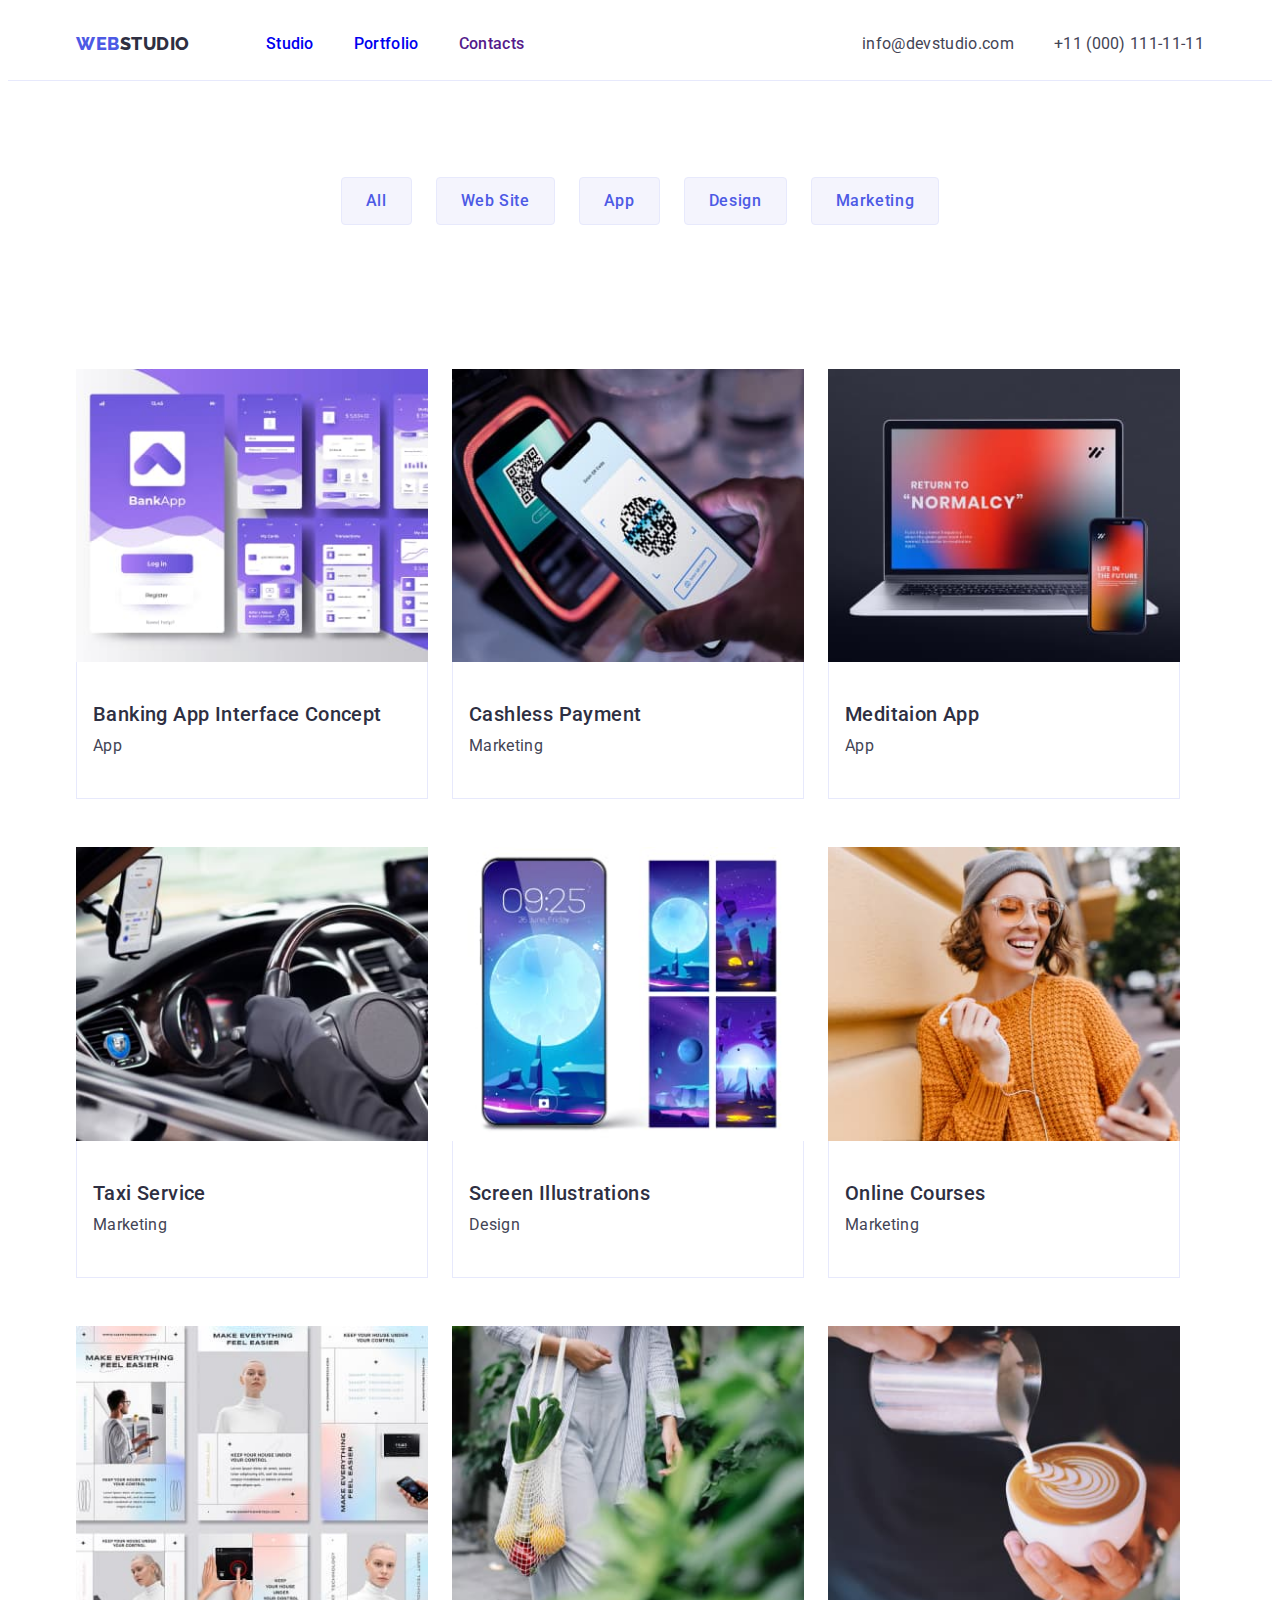
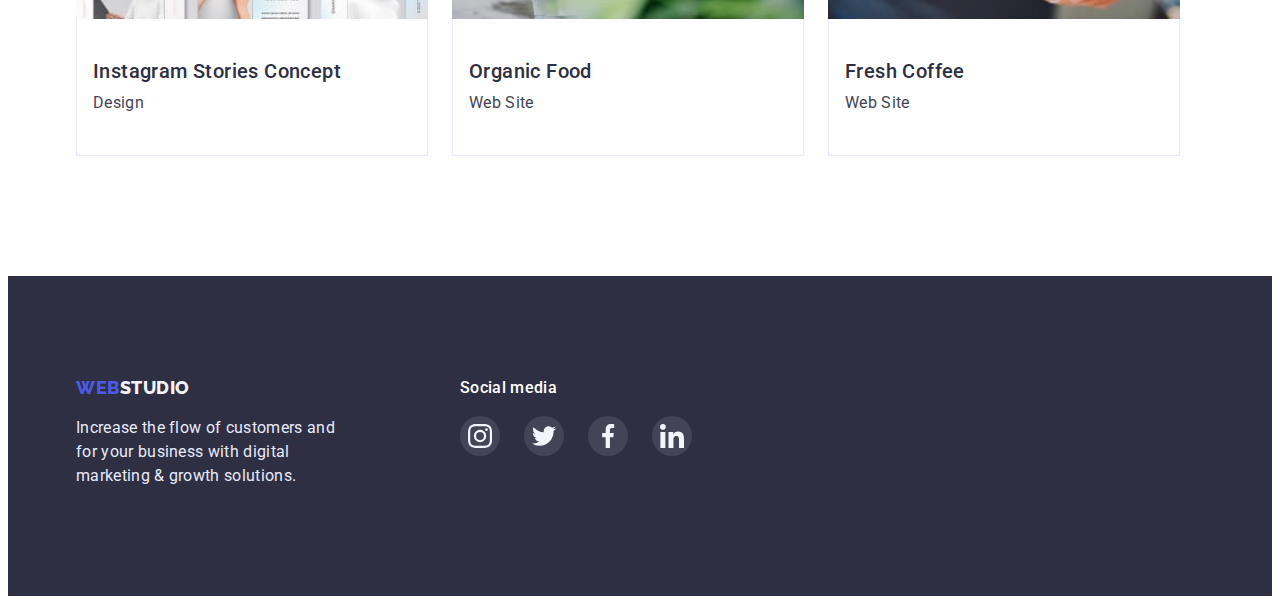
==== portfolio.html @ 15fb4ce6 "Initial commit" ====
<!DOCTYPE html>
<html lang="en">
  <head>
    <meta charset="UTF-8" />
    <meta http-equiv="X-UA-Compatible" content="IE=edge" />
    <meta name="viewport" content="width=device-width, initial-scale=1.0" />
    <title>Document</title>
    <link rel="preconnect" href="https://fonts.googleapis.com" />
    <link rel="preconnect" href="https://fonts.gstatic.com" crossorigin />
    <link rel="preconnect" href="https://fonts.googleapis.com" />
    <link rel="preconnect" href="https://fonts.gstatic.com" crossorigin />
    <link
      href="https://fonts.googleapis.com/css2?family=Raleway:wght@800&family=Roboto:wght@400;500;700;900&display=swap"
      rel="stylesheet"
    />
    <link
      rel="stylesheet"
      href="https://cdnjs.cloudflare.com/ajax/libs/modern-normalize/1.1.0/modern-normalize.min.css"
      integrity="sha512-wpPYUAdjBVSE4KJnH1VR1HeZfpl1ub8YT/NKx4PuQ5NmX2tKuGu6U/JRp5y+Y8XG2tV+wKQpNHVUX03MfMFn9Q=="
      crossorigin="anonymous"
      referrerpolicy="no-referrer"
    />
    <link rel="stylesheet" href="./css/styles.css" />
  </head>
  <body>
    <!--------HEADER------ -->
    <header class="page-header">
      <div class="container page-header-container">
        <nav class="nav-container">
          <a class="logo" href="./index.html"
            ><span class="logo-web">Web</span>Studio
          </a>
          <ul class="list-nav">
            <li class="menu-nav">
              <a class="link-active" href="./index.html">Studio</a>
            </li>
            <li class="menu-nav">
              <a class="link-active" href="./portfolio.html">Portfolio</a>
            </li>
            <li class="menu-nav">
              <a class="link-active" href="">Contacts</a>
            </li>
          </ul>
        </nav>
        <address>
          <ul class="list-address">
            <li>
              <a
                class="link-contact link-active"
                href="mailto:info@devstudio.com"
                >info@devstudio.com</a
              >
            </li>
            <li>
              <a class="link-contact link-active" href="tel:+110001111111"
                >+11 (000) 111-11-11</a
              >
            </li>
          </ul>
        </address>
      </div>
    </header>
    <main>
      <!--------NAVIGATION-BTN------ -->
      <section class="navigation-section-btn">
        <div class="container">
          <h1 class="visually-hidden">Menu</h1>
          <ul class="list-btn-container">
            <li>
              <button class="btn-menu btn" type="button">All</button>
            </li>
            <li>
              <button class="btn-menu btn" type="button">Web Site</button>
            </li>
            <li>
              <button class="btn-menu btn" type="button">App</button>
            </li>
            <li>
              <button class="btn-menu btn" type="button">Design</button>
            </li>
            <li>
              <button class="btn-menu btn" type="button">Marketing</button>
            </li>
          </ul>
        </div>
      </section>
      <!--------GALLERY------ -->
      <section class="gallery-section">
        <div class="container">
          <h2 class="visually-hidden page-title">Our work</h2>
          <ul class="gallery-container">
            <li class="gallery-list">
              <a class="link gallery-card-link" href="#">
                <img
                  src="./images/projectcard1.jpg"
                  alt="Banking App Interface Concept"
                  width="360"
                />
                <div class="card-content">
                  <h2 class="advantage-subtitle gallery-subtitle">
                    Banking App Interface Concept
                  </h2>
                  <p class="advantage-text gallery-text">App</p>
                </div>
              </a>
            </li>
            <li class="gallery-list">
              <a class="link gallery-card-link" href="#">
                <img
                  src="./images/projectcard2.jpg"
                  alt="Cashless Payment"
                  width="360"
                />
                <div class="card-content">
                  <h2 class="advantage-subtitle gallery-subtitle">
                    Cashless Payment
                  </h2>
                  <p class="advantage-text gallery-text">Marketing</p>
                </div>
              </a>
            </li>
            <li class="gallery-list">
              <a class="link gallery-card-link" href="#">
                <img
                  src="./images/projectcard3.jpg"
                  alt="Meditaion App"
                  width="360"
                />
                <div class="card-content">
                  <h2 class="advantage-subtitle gallery-subtitle">
                    Meditaion App
                  </h2>
                  <p class="advantage-text gallery-text">App</p>
                </div>
              </a>
            </li>
            <li class="gallery-list">
              <a class="link gallery-card-link" href="#">
                <img src="./images/projectcard4.jpg" alt="Car" width="360" />
                <div class="card-content">
                  <h2 class="advantage-subtitle gallery-subtitle">
                    Taxi Service
                  </h2>
                  <p class="advantage-text gallery-text">Marketing</p>
                </div>
              </a>
            </li>
            <li class="gallery-list">
              <a class="link gallery-card-link" href="#">
                <img
                  src="./images/projectcard5.jpg"
                  alt="Screen Illustrations"
                  width="360"
                />
                <div class="card-content">
                  <h2 class="advantage-subtitle gallery-subtitle">
                    Screen Illustrations
                  </h2>
                  <p class="advantage-text gallery-text">Design</p>
                </div>
              </a>
            </li>
            <li class="gallery-list">
              <a class="link gallery-card-link" href="#">
                <img
                  src="./images/projectcard6.jpg"
                  alt="Girl in glasses"
                  width="360"
                />
                <div class="card-content">
                  <h2 class="advantage-subtitle gallery-subtitle">
                    Online Courses
                  </h2>
                  <p class="advantage-text gallery-text">Marketing</p>
                </div>
              </a>
            </li>
            <li class="gallery-list">
              <a class="link gallery-card-link" href="#">
                <img
                  src="./images/projectcard7.jpg"
                  alt="Instagram Stories"
                  width="360"
                />
                <div class="card-content">
                  <h2 class="advantage-subtitle gallery-subtitle">
                    Instagram Stories Concept
                  </h2>
                  <p class="advantage-text gallery-text">Design</p>
                </div>
              </a>
            </li>
            <li class="gallery-list">
              <a class="link gallery-card-link" href="#">
                <img
                  src="./images/projectcard8.jpg"
                  alt="Organic Food"
                  width="360"
                />
                <div class="card-content">
                  <h2 class="advantage-subtitle gallery-subtitle">
                    Organic Food
                  </h2>
                  <p class="advantage-text gallery-text">Web Site</p>
                </div>
              </a>
            </li>
            <li class="gallery-list">
              <a class="link gallery-card-link" href="#">
                <img
                  src="./images/projectcard9.jpg"
                  alt="Cup of Coffee"
                  width="360"
                />
                <div class="card-content">
                  <h2 class="advantage-subtitle gallery-subtitle">
                    Fresh Coffee
                  </h2>
                  <p class="advantage-text gallery-text">Web Site</p>
                </div>
              </a>
            </li>
          </ul>
        </div>
      </section>
    </main>
    <!--------- FOOTER---- -->
    <footer class="footer-container">
      <div class="container footer-soc-container">
        <div>
          <a class="logo" href="./index.html"
            ><span class="logo-web">Web</span
            ><span class="logo-web-light">Studio</span>
          </a>
          <p class="advantage-text footer-content">
            Increase the flow of customers and for your business with digital
            marketing & growth solutions.
          </p>
        </div>

        <div class="footer-soc-section">
          <h2 class="footer-suptitle">Social media</h2>
          <ul class="list command-soc-list">
            <li class="list command-soc-item soc-icon-bg">
              <a class="link command-soc-link" href="">
                <svg class="command-soc-icon" width="24" height="24">
                  <use href="./images/icons.svg#icon-instagram"></use>
                </svg>
              </a>
            </li>
            <li class="list command-soc-item soc-icon-bg">
              <a class="link command-soc-link" href="">
                <svg class="command-soc-icon" width="24" height="24">
                  <use href="./images/icons.svg#icon-twitter"></use>
                </svg>
              </a>
            </li>
            <li class="list command-soc-item soc-icon-bg">
              <a class="link command-soc-link" href="">
                <svg class="command-soc-icon" width="24" height="24">
                  <use href="./images/icons.svg#icon-facebook"></use>
                </svg>
              </a>
            </li>
            <li class="list command-soc-item soc-icon-bg">
              <a class="link command-soc-link" href="">
                <svg class="command-soc-icon" width="24" height="24">
                  <use href="./images/icons.svg#icon-linkedin"></use>
                </svg>
              </a>
            </li>
          </ul>
        </div>
      </div>
    </footer>
  </body>
</html>
---- css/styles.css ----
:root {
  --accent-color: #2e2f42;
  --primary-font: 'Roboto', sans-serif;
  --primary-font-size: 16px;
}

html {
  box-sizing: border-box;
}

*,
*::before,
*::after {
  box-sizing: inherit;
}

body {
  color: var(--accent-color);
  background-color: #ffffff;
  font-family: var(--primary-font);
  line-height: 1.5;
  font-size: var(primary-font-size);
}

ul {
  list-style: none;
  margin: 0;
  padding: 0;
  font-style: normal;
}

a {
  text-decoration: none;
}

h1,
h2,
h3,
h4,
p {
  margin: 0;
}

img {
  display: block;
  max-width: 100%;
  height: auto;
}

.container {
  width: 100%;
  max-width: 1158px;
  margin: 0 auto;
  padding-left: 15px;
  padding-right: 15px;
}

.visually-hidden {
  position: absolute;
  white-space: nowrap;
  width: 1px;
  height: 1px;
  overflow: hidden;
  border: 0;
  padding: 0;
  clip: rect(0 0 0 0);
  clip-path: inset(50%);
  margin: -1px;
}

/* ====================COMPONENTS============= */

.btn {
  border: none;
  font-family: inherit;
  font-weight: 500;
  font-size: var(--primary-font-size);
  line-height: 1.5;
  text-decoration: none;

  display: flex;
  align-items: center;
  letter-spacing: 0.04em;
  cursor: pointer;
  border-radius: 4px;
}

/* ====================/COMPONENTS============= */
/*============================HEADER===========*/

.logo {
  font-family: 'Raleway', sans-serif;
  font-weight: 800;
  font-size: 18px;
  line-height: 1.33;
  display: flex;
  letter-spacing: 0.03em;
  text-transform: uppercase;
  color: var(--accent-color);
}

.logo-web {
  color: #4d5ae5;
}

.link-contact {
  letter-spacing: 0.02em;
  color: #434455;
}

.link-active:hover,
.link-active:focus {
  color: #404bbf;
}

.page-header {
  padding-top: 24px;
  padding-bottom: 24px;
  border-bottom: 1px solid #e7e9fc;
}

.page-header-container {
  display: flex;
  align-items: center;
  justify-content: space-between;
}

.nav-container {
  display: flex;
}

.list-nav {
  font-weight: 500;
  font-size: var(--primary-font-size);
  letter-spacing: 0.02em;

  display: flex;
  margin-left: 76px;
  gap: 40px;
}

.list-address {
  display: flex;
  gap: 40px;
}

/*============================/HEADER===========*/
/*============================MAIN SECTION===========*/

.main-section {
  background-color: rgba(46, 47, 66, 0.7);
  text-align: center;
  padding-top: 188px;
  padding-bottom: 188px;
  max-width: 1440px;
  margin: 0 auto;
  background-image: linear-gradient(
      rgba(46, 47, 66, 0.7),
      rgba(46, 47, 66, 0.7)
    ),
    url('../images/peopleoffice.jpg');
  background-size: cover;
  background-position: center;
  background-repeat: no-repeat;
}

.main-title {
  font-size: 56px;
  line-height: 1.07;
  letter-spacing: 0.02em;
  color: #ffffff;
  margin: auto;

  margin-bottom: 48px;
  max-width: 500px;
}

.btn-order {
  color: #ffffff;
  background: #4d5ae5;

  padding: 16px 32px;
  margin: auto;
}

.btn-order:hover,
.btn-order:focus {
  background: #404bbf;
  box-shadow: 0px 4px 4px rgba(0, 0, 0, 0.15);
  border-radius: 4px;
}

/*============================/MAIN SECTION===========*/

/*============================BTN-PORTFOLIO===========*/
.btn-menu {
  text-align: center;
  color: #4d5ae5;
  background: #f4f4fd;
  border: 1px solid #e7e9fc;

  display: inline-block;
  border-radius: 4px;
  padding: 11px 24px;
  min-width: 64px;
}

.btn-menu:hover,
.btn-menu:focus {
  background: #404bbf;
  box-shadow: 0px 3px 1px rgba(0, 0, 0, 0.1), 0px 2px 1px rgba(0, 0, 0, 0.08),
    0px 2px 2px rgba(0, 0, 0, 0.12);
  color: #ffffff;
}

.list-btn-container {
  display: flex;
  flex-direction: row;
  justify-content: center;
  align-items: center;
  column-gap: 24px;
}

.navigation-section-btn {
  padding-top: 96px;
  padding-bottom: 72px;
}
/*============================BTN-PORTFOLIO===========*/

/*============================ADVANTAGE===========*/

.advantage-subtitle {
  font-weight: 500;
  font-size: 20px;
  line-height: 1.2;
  letter-spacing: 0.02em;
  color: #2e2f42;

  margin-bottom: 8px;
  margin-top: 8px;
}

.advantage-text {
  letter-spacing: 0.02em;
  color: #434455;
  margin-bottom: 8px;
}

.advantage-section {
  padding-top: 120px;
  padding-bottom: 120px;
}

.advantage-container {
  display: flex;
  align-items: center;
  gap: 24px;
}

.advantage-container > .advantage-list {
  width: calc((100% - 72px) / 4);
}

.advantage-icon {
  display: flex;
  align-items: center;
}

.section-icon-advantage {
  width: 264px;
  padding-top: 24px;
  padding-bottom: 24px;
  background: #f4f4fd;
  border-radius: 4px;
  align-items: center;
  display: flex;
  justify-content: center;
}
/*============================/ADVANTAGE===========*/
/*============================ABOUT US===========*/

.main-suptitle {
  font-weight: 700;
  font-size: 36px;
  line-height: 1.11;
  letter-spacing: 0.02em;
  text-transform: capitalize;
  text-align: center;

  margin-bottom: 72px;
}

.suptitle-container {
  display: flex;
  align-items: center;
  gap: 24px;
}

.section-about {
  padding-bottom: 120px;
}
/*============================/ABOUT US===========*/
/*==========================GALLERY=================*/
.gallery-section {
  padding-top: 72px;
  padding-bottom: 120px;
}

.gallery-container {
  display: flex;
  flex-wrap: wrap;
  column-gap: 24px;
  row-gap: 48px;
}

.gallery-list {
  width: calc((100% - 72px) / 3);
}

.card-content {
  padding: 32px 16px 32px 16px;
  border-left: 1px solid #e7e9fc;
  border-right: 1px solid #e7e9fc;
  border-bottom: 1px solid #e7e9fc;
}
.gallery-card-link {
  display: block;
}

.gallery-card-link:is(:hover, :focus) {
  box-shadow: 0px 1px 6px rgba(46, 47, 66, 0.08),
    0px 1px 1px rgba(46, 47, 66, 0.16), 0px 2px 1px rgba(46, 47, 66, 0.08);
}

/*==========================/GALLERY=================*/
/*============================OUR COMMAND===========*/
.command-section {
  background-color: #f4f4fd;
  padding-top: 120px;
  padding-bottom: 120px;
}

.our-command {
  display: flex;
  align-items: center;
  gap: 24px;
}

.command-description {
  box-shadow: 0px 1px 6px rgba(46, 47, 66, 0.08),
    0px 1px 1px rgba(46, 47, 66, 0.16), 0px 2px 1px rgba(46, 47, 66, 0.08);
  border-radius: 0px 0px 4px 4px;
}

.command-text {
  padding: 32px 16px;
  text-align: center;
}

.command-soc-link:is(:hover, :focus) {
  background-color: #404bbf;
}

.command-soc-list {
  display: flex;
  justify-content: center;
  gap: 24px;
}

.command-soc-item {
  width: 40px;
  height: 40px;
}

.command-soc-link {
  width: 100%;
  height: 100%;
  border-radius: 50%;
  display: flex;
  justify-content: center;
  background-color: #4d5ae5;
  align-items: center;
}

.command-soc-icon {
  fill: #f9f6f6;
}

/*============================/OUR COMMAND===========*/
/*============================CUSTOMERS===========*/

.section-customers {
  padding-top: 130px;
  padding-bottom: 120px;
}
.customers-title {
  font-size: 36px;
  line-height: 1.11;
  text-align: center;
  letter-spacing: 0.02em;
  margin-bottom: 72px;
}

.customers-list {
  display: flex;
  gap: 24px;
}

.customers-item {
  width: calc((100% - 120px) / 6);
  height: 88px;
}

.customers-link {
  width: 100%;
  height: 100%;
  border: 1px solid #8e8f99;
  border-radius: 4px;
  display: flex;
  align-items: center;
  justify-content: center;
  color: #404bbf;
}

.customers-link:is(:hover, :focus) {
  border-color: #404bbf;
}

.customers-link:is(:hover, :focus) > .customers-icon {
  fill: currentColor;
}

.customers-icon {
  fill: #afb1b8;
}

/*============================/CUSTOMERS===========*/
/*============================FOOTER===========*/
.logo-web-light {
  color: #f4f4fd;
}

.footer-content {
  color: #e7e9fc;
  margin-top: 16px;
  max-width: 264px;
}

footer {
  background-color: var(--accent-color);
}

.footer-container {
  display: flex;
  padding-top: 100px;
  padding-bottom: 100px;
}

.footer-suptitle {
  font-weight: 500;
  font-size: 16px;
  letter-spacing: 0.02em;
  color: #ffffff;
  margin-bottom: 16px;
}

.footer-soc-container {
  display: flex;
}

.footer-soc-section {
  margin-left: 120px;
  margin-top: 0;
}

.soc-icon-bg > .command-soc-link {
  background-color: rgba(255, 255, 255, 0.1);
}

.soc-icon-bg > .command-soc-link:is(:hover, :focus) {
  background-color: #31d0aa;
}
/*============================/FOOTER===========*/
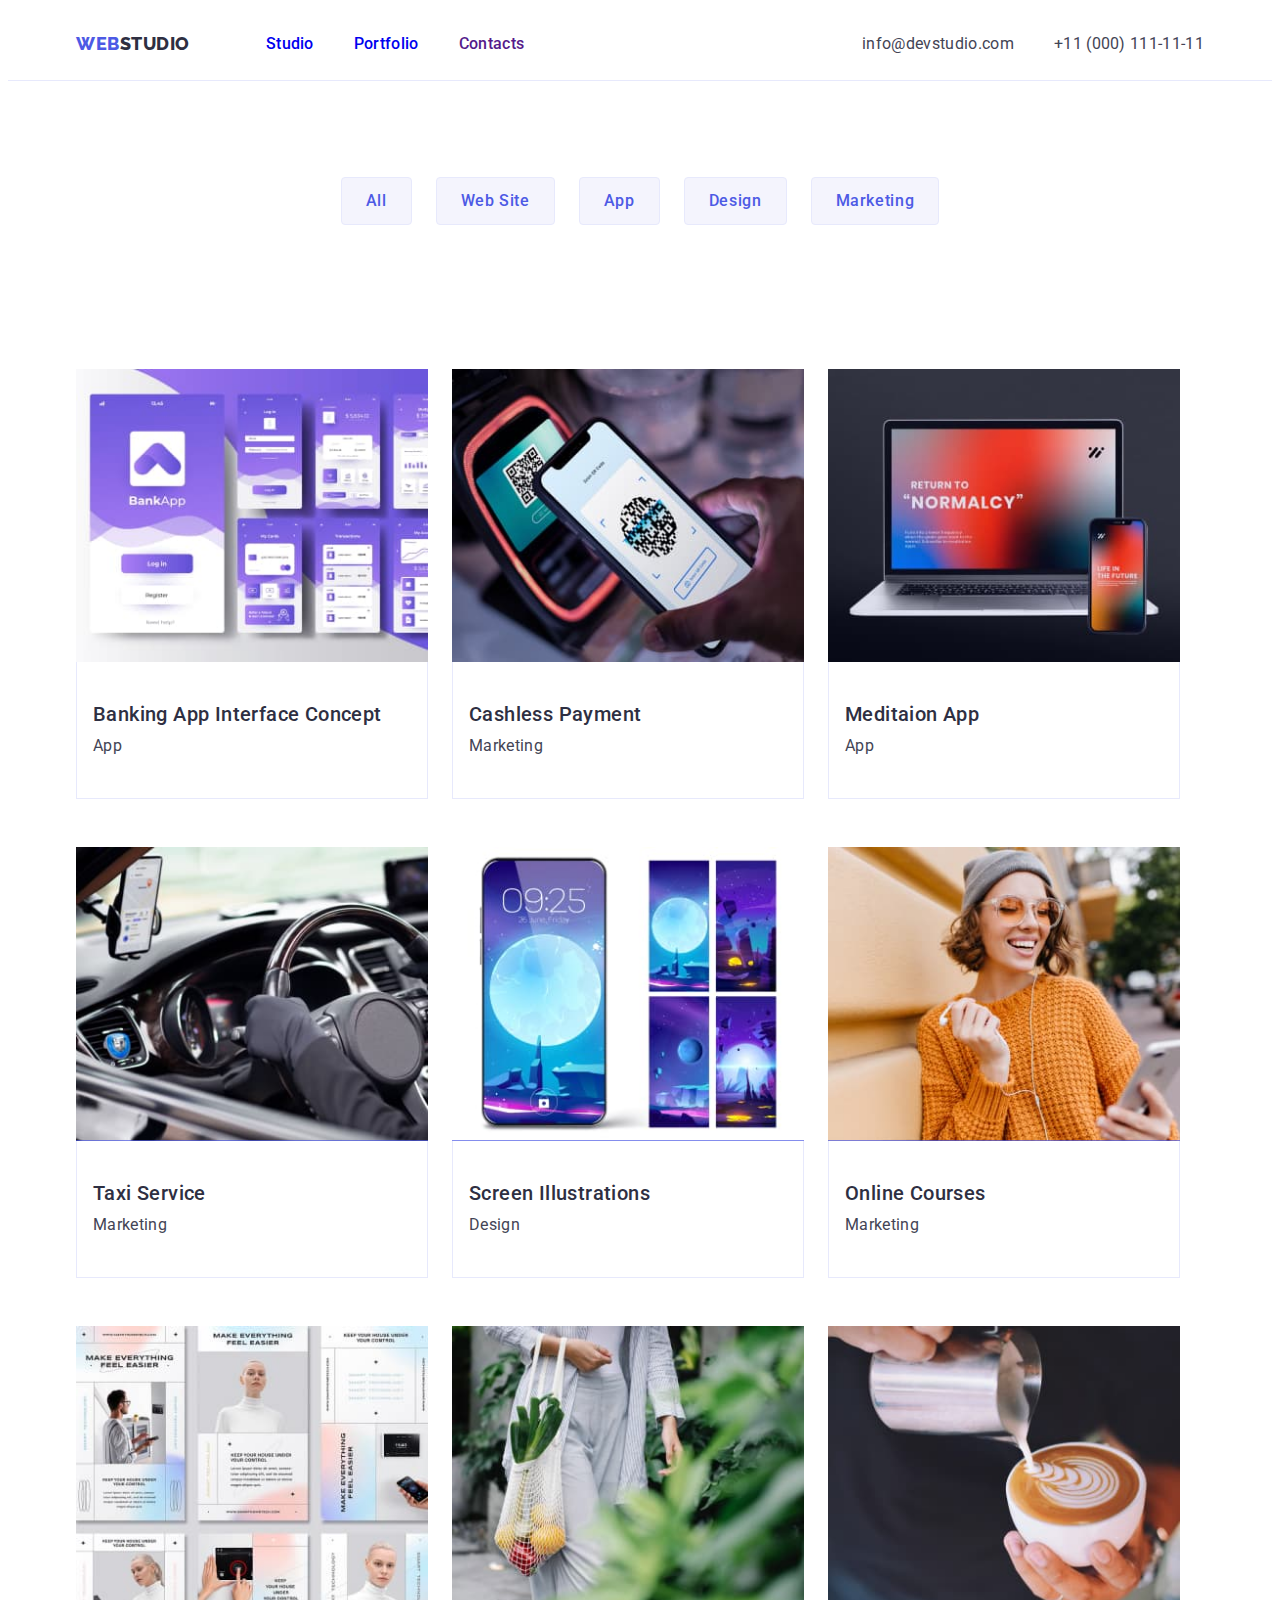
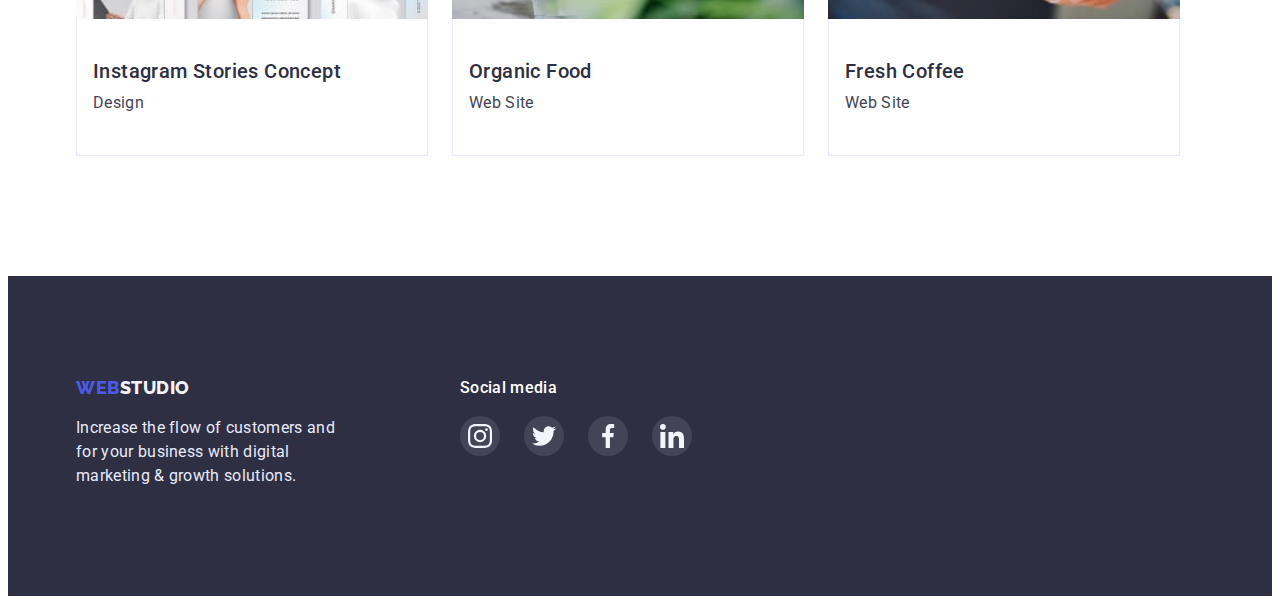
==== commit 5996ecde: "fix" ====
--- a/portfolio.html
+++ b/portfolio.html
@@ -91,11 +91,18 @@
           <ul class="gallery-container">
             <li class="gallery-list">
               <a class="link gallery-card-link" href="#">
-                <img
-                  src="./images/projectcard1.jpg"
-                  alt="Banking App Interface Concept"
-                  width="360"
-                />
+                <div class="gallery-overlay">
+                  <img
+                    src="./images/projectcard1.jpg"
+                    alt="Banking App Interface Concept"
+                    width="360"
+                  />
+                  <p class="overlay">
+                    14 Stylish and User-Friendly App Design Concepts · Task
+                    Manager App · Calorie Tracker App · Exotic Fruit Ecommerce
+                    App · Cloud Storage App
+                  </p>
+                </div>
                 <div class="card-content">
                   <h2 class="advantage-subtitle gallery-subtitle">
                     Banking App Interface Concept
@@ -106,11 +113,18 @@
             </li>
             <li class="gallery-list">
               <a class="link gallery-card-link" href="#">
-                <img
-                  src="./images/projectcard2.jpg"
-                  alt="Cashless Payment"
-                  width="360"
-                />
+                <div class="gallery-overlay">
+                  <img
+                    src="./images/projectcard2.jpg"
+                    alt="Cashless Payment"
+                    width="360"
+                  />
+                  <p class="overlay">
+                    14 Stylish and User-Friendly App Design Concepts · Task
+                    Manager App · Calorie Tracker App · Exotic Fruit Ecommerce
+                    App · Cloud Storage App
+                  </p>
+                </div>
                 <div class="card-content">
                   <h2 class="advantage-subtitle gallery-subtitle">
                     Cashless Payment
@@ -121,11 +135,18 @@
             </li>
             <li class="gallery-list">
               <a class="link gallery-card-link" href="#">
-                <img
-                  src="./images/projectcard3.jpg"
-                  alt="Meditaion App"
-                  width="360"
-                />
+                <div class="gallery-overlay">
+                  <img
+                    src="./images/projectcard3.jpg"
+                    alt="Meditaion App"
+                    width="360"
+                  />
+                  <p class="overlay">
+                    14 Stylish and User-Friendly App Design Concepts · Task
+                    Manager App · Calorie Tracker App · Exotic Fruit Ecommerce
+                    App · Cloud Storage App
+                  </p>
+                </div>
                 <div class="card-content">
                   <h2 class="advantage-subtitle gallery-subtitle">
                     Meditaion App
@@ -136,7 +157,14 @@
             </li>
             <li class="gallery-list">
               <a class="link gallery-card-link" href="#">
-                <img src="./images/projectcard4.jpg" alt="Car" width="360" />
+                <div class="gallery-overlay">
+                  <img src="./images/projectcard4.jpg" alt="Car" width="360" />
+                  <p class="overlay">
+                    14 Stylish and User-Friendly App Design Concepts · Task
+                    Manager App · Calorie Tracker App · Exotic Fruit Ecommerce
+                    App · Cloud Storage App
+                  </p>
+                </div>
                 <div class="card-content">
                   <h2 class="advantage-subtitle gallery-subtitle">
                     Taxi Service
@@ -147,11 +175,18 @@
             </li>
             <li class="gallery-list">
               <a class="link gallery-card-link" href="#">
-                <img
-                  src="./images/projectcard5.jpg"
-                  alt="Screen Illustrations"
-                  width="360"
-                />
+                <div class="gallery-overlay">
+                  <img
+                    src="./images/projectcard5.jpg"
+                    alt="Screen Illustrations"
+                    width="360"
+                  />
+                  <p class="overlay">
+                    14 Stylish and User-Friendly App Design Concepts · Task
+                    Manager App · Calorie Tracker App · Exotic Fruit Ecommerce
+                    App · Cloud Storage App
+                  </p>
+                </div>
                 <div class="card-content">
                   <h2 class="advantage-subtitle gallery-subtitle">
                     Screen Illustrations
@@ -162,11 +197,18 @@
             </li>
             <li class="gallery-list">
               <a class="link gallery-card-link" href="#">
-                <img
-                  src="./images/projectcard6.jpg"
-                  alt="Girl in glasses"
-                  width="360"
-                />
+                <div class="gallery-overlay">
+                  <img
+                    src="./images/projectcard6.jpg"
+                    alt="Girl in glasses"
+                    width="360"
+                  />
+                  <p class="overlay">
+                    14 Stylish and User-Friendly App Design Concepts · Task
+                    Manager App · Calorie Tracker App · Exotic Fruit Ecommerce
+                    App · Cloud Storage App
+                  </p>
+                </div>
                 <div class="card-content">
                   <h2 class="advantage-subtitle gallery-subtitle">
                     Online Courses
@@ -177,11 +219,18 @@
             </li>
             <li class="gallery-list">
               <a class="link gallery-card-link" href="#">
-                <img
-                  src="./images/projectcard7.jpg"
-                  alt="Instagram Stories"
-                  width="360"
-                />
+                <div class="gallery-overlay">
+                  <img
+                    src="./images/projectcard7.jpg"
+                    alt="Instagram Stories"
+                    width="360"
+                  />
+                  <p class="overlay">
+                    14 Stylish and User-Friendly App Design Concepts · Task
+                    Manager App · Calorie Tracker App · Exotic Fruit Ecommerce
+                    App · Cloud Storage App
+                  </p>
+                </div>
                 <div class="card-content">
                   <h2 class="advantage-subtitle gallery-subtitle">
                     Instagram Stories Concept
@@ -192,11 +241,18 @@
             </li>
             <li class="gallery-list">
               <a class="link gallery-card-link" href="#">
-                <img
-                  src="./images/projectcard8.jpg"
-                  alt="Organic Food"
-                  width="360"
-                />
+                <div class="gallery-overlay">
+                  <img
+                    src="./images/projectcard8.jpg"
+                    alt="Organic Food"
+                    width="360"
+                  />
+                  <p class="overlay">
+                    14 Stylish and User-Friendly App Design Concepts · Task
+                    Manager App · Calorie Tracker App · Exotic Fruit Ecommerce
+                    App · Cloud Storage App
+                  </p>
+                </div>
                 <div class="card-content">
                   <h2 class="advantage-subtitle gallery-subtitle">
                     Organic Food
@@ -207,11 +263,18 @@
             </li>
             <li class="gallery-list">
               <a class="link gallery-card-link" href="#">
-                <img
-                  src="./images/projectcard9.jpg"
-                  alt="Cup of Coffee"
-                  width="360"
-                />
+                <div class="gallery-overlay">
+                  <img
+                    src="./images/projectcard9.jpg"
+                    alt="Cup of Coffee"
+                    width="360"
+                  />
+                  <p class="overlay">
+                    14 Stylish and User-Friendly App Design Concepts · Task
+                    Manager App · Calorie Tracker App · Exotic Fruit Ecommerce
+                    App · Cloud Storage App
+                  </p>
+                </div>
                 <div class="card-content">
                   <h2 class="advantage-subtitle gallery-subtitle">
                     Fresh Coffee
--- a/css/styles.css
+++ b/css/styles.css
@@ -2,6 +2,7 @@
   --accent-color: #2e2f42;
   --primary-font: 'Roboto', sans-serif;
   --primary-font-size: 16px;
+  --transition-duration-function: 250ms cubic-bezier(0.4, 0, 0.2, 1);
 }
 
 html {
@@ -111,6 +112,11 @@
 .link-active:hover,
 .link-active:focus {
   color: #404bbf;
+}
+
+.link-active {
+  transition: var(--transition-duration-function);
+  position: relative;
 }
 
 .page-header {
@@ -181,6 +187,7 @@
 
   padding: 16px 32px;
   margin: auto;
+  transition: var(--transition-duration-function);
 }
 
 .btn-order:hover,
@@ -203,6 +210,7 @@
   border-radius: 4px;
   padding: 11px 24px;
   min-width: 64px;
+  transition: var(--transition-duration-function);
 }
 
 .btn-menu:hover,
@@ -325,6 +333,7 @@
 }
 .gallery-card-link {
   display: block;
+  transition: var(--transition-duration-function);
 }
 
 .gallery-card-link:is(:hover, :focus) {
@@ -332,6 +341,34 @@
     0px 1px 1px rgba(46, 47, 66, 0.16), 0px 2px 1px rgba(46, 47, 66, 0.08);
 }
 
+.overlay {
+  position: absolute;
+  top: 0;
+  left: 0;
+  width: 100%;
+  height: 100%;
+  overflow: auto;
+  transform: translate(0, 100%);
+  transition: transform 250ms linear;
+  background: #4d5ae5;
+
+  font-weight: 400;
+  font-size: 16px;
+  letter-spacing: 0.02em;
+  color: #f4f4fd;
+  padding-left: 32px;
+  padding-right: 32px;
+  padding-top: 40px;
+}
+
+.gallery-overlay {
+  position: relative;
+  overflow: hidden;
+}
+.gallery-card-link:hover .overlay,
+.gallery-card-link:focus .overlay {
+  transform: translate(0, 0);
+}
 /*==========================/GALLERY=================*/
 /*============================OUR COMMAND===========*/
 .command-section {
@@ -380,6 +417,8 @@
   justify-content: center;
   background-color: #4d5ae5;
   align-items: center;
+
+  transition: var(--transition-duration-function);
 }
 
 .command-soc-icon {
@@ -420,6 +459,8 @@
   align-items: center;
   justify-content: center;
   color: #404bbf;
+
+  transition: var(--transition-duration-function);
 }
 
 .customers-link:is(:hover, :focus) {
@@ -428,6 +469,10 @@
 
 .customers-link:is(:hover, :focus) > .customers-icon {
   fill: currentColor;
+}
+
+.customers-link > .customers-icon {
+  transition: var(--transition-duration-function);
 }
 
 .customers-icon {
@@ -481,3 +526,51 @@
   background-color: #31d0aa;
 }
 /*============================/FOOTER===========*/
+/*============================MODAL WINDOW===========*/
+
+.backdrop {
+  position: fixed;
+  z-index: 100;
+  top: 0;
+  left: 0;
+  width: 100%;
+  height: 100%;
+  background: rgba(46, 47, 66, 0.4);
+}
+
+.backdrop.is-hidden {
+  opacity: 0;
+  pointer-events: none;
+  visibility: hidden;
+}
+
+.modal {
+  position: absolute;
+  top: 50%;
+  left: 50%;
+  transform: translate(-50%, -50%);
+
+  width: 408px;
+  min-height: 576px;
+  padding-top: 24px;
+  padding-right: 24px;
+
+  background-color: #fcfcfc;
+}
+
+.modal-close-btn-icon {
+}
+
+.modal-close-btn {
+  width: 24px;
+  height: 24px;
+  border-radius: 50%;
+  background: #e7e9fc;
+  border: 1px solid rgba(0, 0, 0, 0.1);
+  display: flex;
+  align-items: center;
+  justify-content: center;
+  margin-left: auto;
+  padding: 0;
+}
+/*============================/MODAL WINDOW===========*/
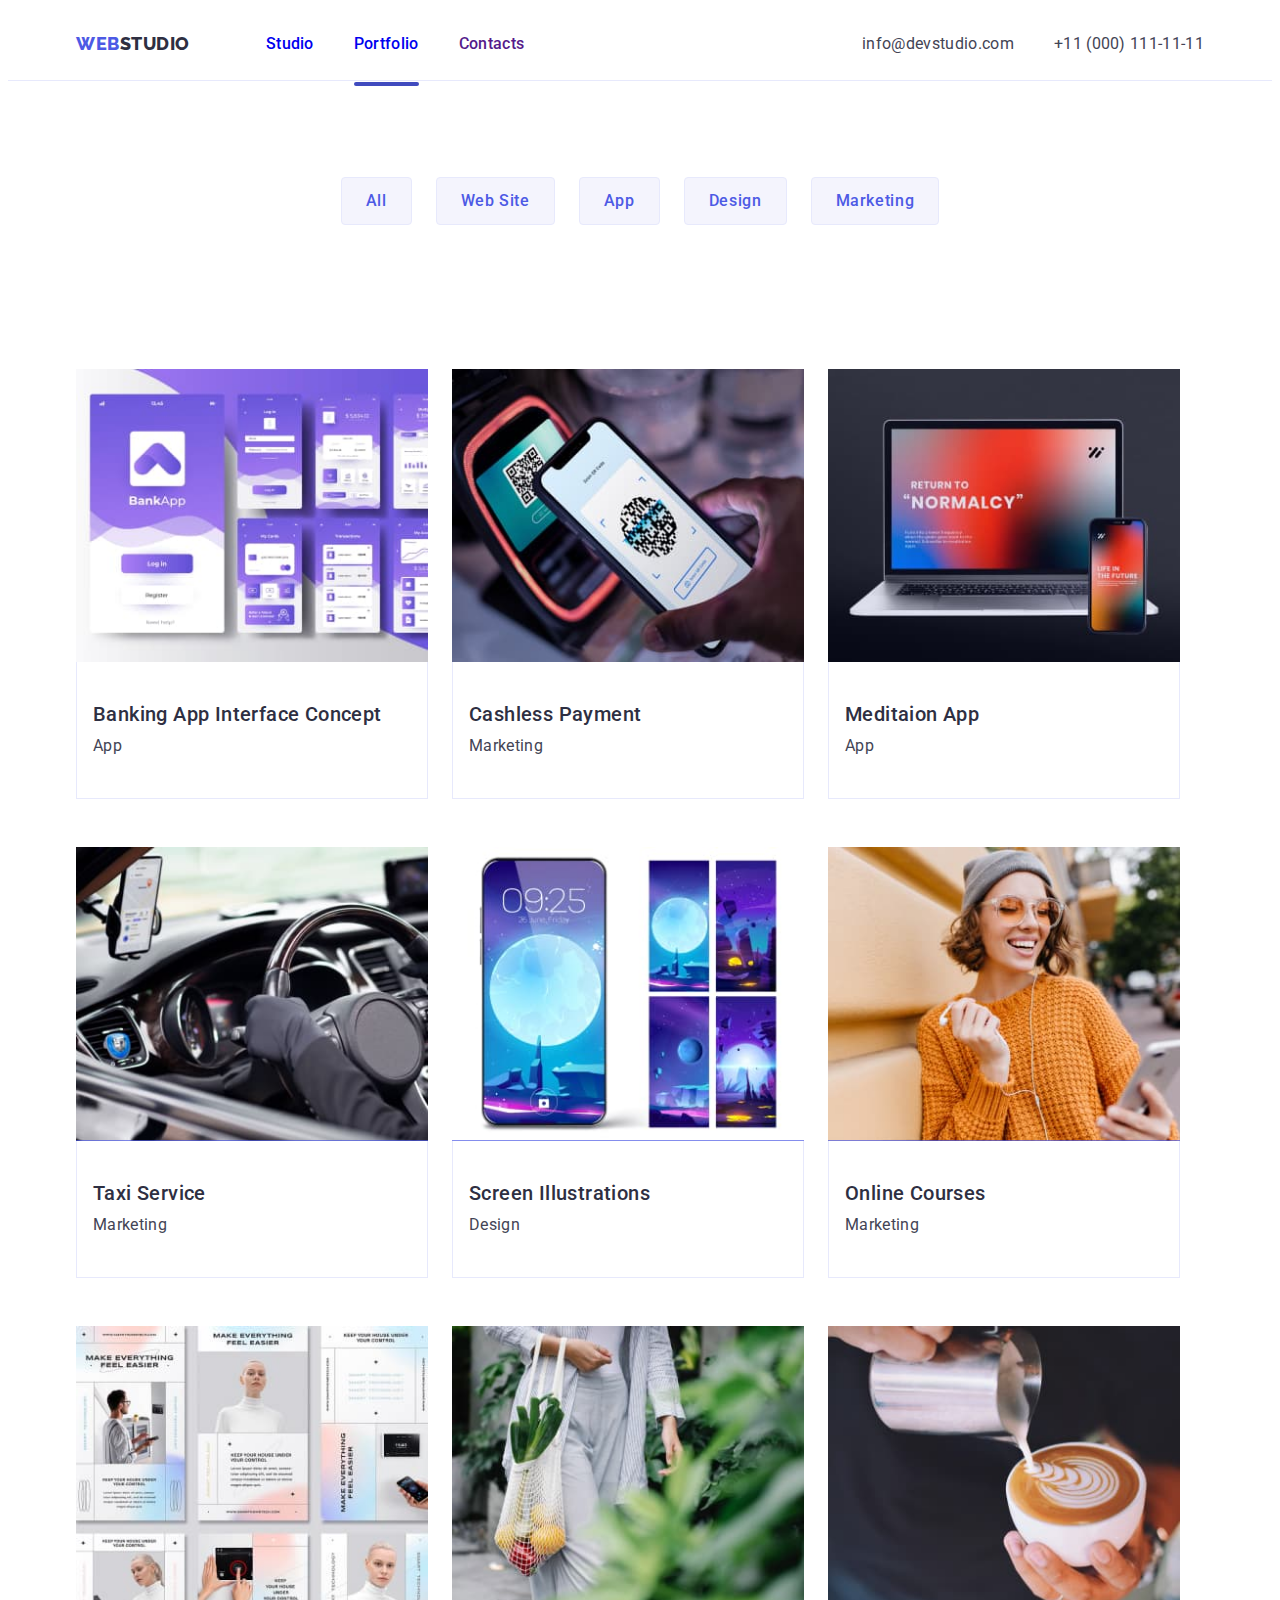
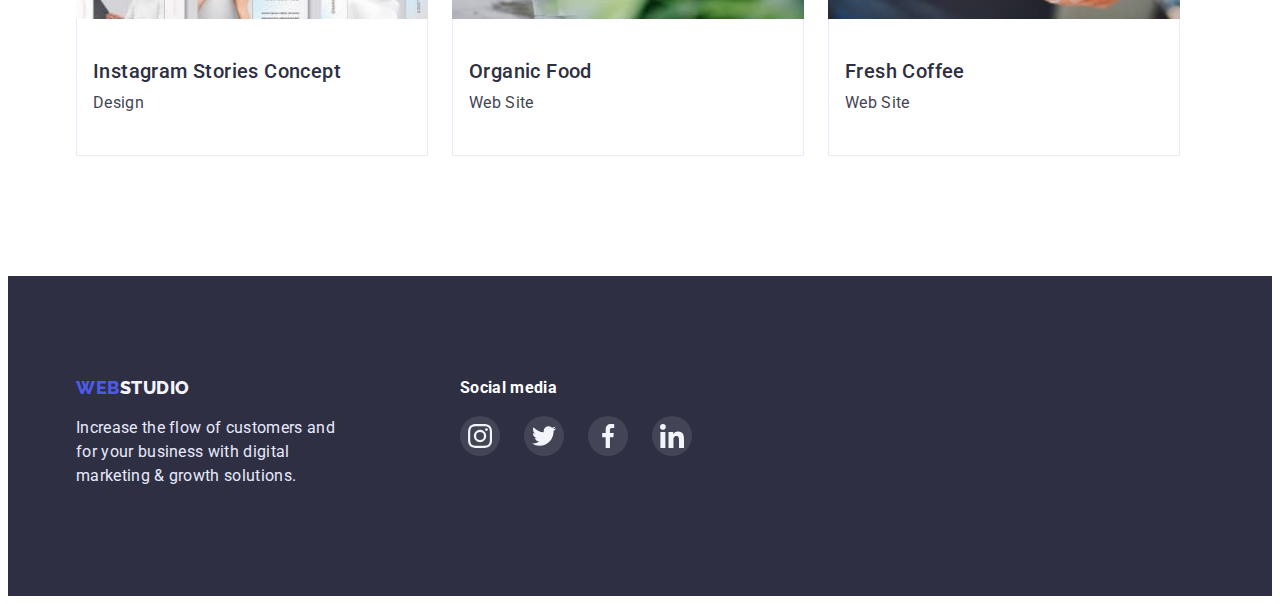
==== commit 2fe58058: "update" ====
--- a/portfolio.html
+++ b/portfolio.html
@@ -35,7 +35,9 @@
               <a class="link-active" href="./index.html">Studio</a>
             </li>
             <li class="menu-nav">
-              <a class="link-active" href="./portfolio.html">Portfolio</a>
+              <a class="link-active page-underline" href="./portfolio.html"
+                >Portfolio</a
+              >
             </li>
             <li class="menu-nav">
               <a class="link-active" href="">Contacts</a>
--- a/css/styles.css
+++ b/css/styles.css
@@ -148,6 +148,18 @@
 .list-address {
   display: flex;
   gap: 40px;
+}
+
+.page-underline::after {
+  content: '';
+  display: block;
+  width: 100%;
+  height: 4px;
+  left: 0px;
+  top: 48px;
+  position: absolute;
+  background: #404bbf;
+  border-radius: 2px;
 }
 
 /*============================/HEADER===========*/
@@ -502,7 +514,6 @@
 }
 
 .footer-suptitle {
-  font-weight: 500;
   font-size: 16px;
   letter-spacing: 0.02em;
   color: #ffffff;
@@ -536,9 +547,10 @@
   width: 100%;
   height: 100%;
   background: rgba(46, 47, 66, 0.4);
-}
-
-.backdrop.is-hidden {
+  transition: opacity 300ms linear, visibility 300ms linear;
+}
+
+.is-hidden {
   opacity: 0;
   pointer-events: none;
   visibility: hidden;
@@ -548,17 +560,16 @@
   position: absolute;
   top: 50%;
   left: 50%;
-  transform: translate(-50%, -50%);
-
+  transform: translate(-50%, -50%) scale(1);
   width: 408px;
   min-height: 576px;
-  padding-top: 24px;
-  padding-right: 24px;
-
+  padding: 24px;
   background-color: #fcfcfc;
-}
-
-.modal-close-btn-icon {
+  transition: transform 300ms linear;
+}
+
+.backdrop.is-hidden .modal {
+  transform: translate(-50%, -50%) scale(0);
 }
 
 .modal-close-btn {
@@ -572,5 +583,21 @@
   justify-content: center;
   margin-left: auto;
   padding: 0;
-}
+  transition: var(--transition-duration-function);
+}
+
+.modal-close-btn:hover,
+.modal-close-btn:focus {
+  background-color: #404bbf;
+}
+
+.modal-close-btn-icon {
+  transition: var(--transition-duration-function);
+}
+
+.modal-close-btn-icon:hover,
+.modal-close-btn-icon:focus {
+  fill: #ffffff;
+}
+
 /*============================/MODAL WINDOW===========*/
